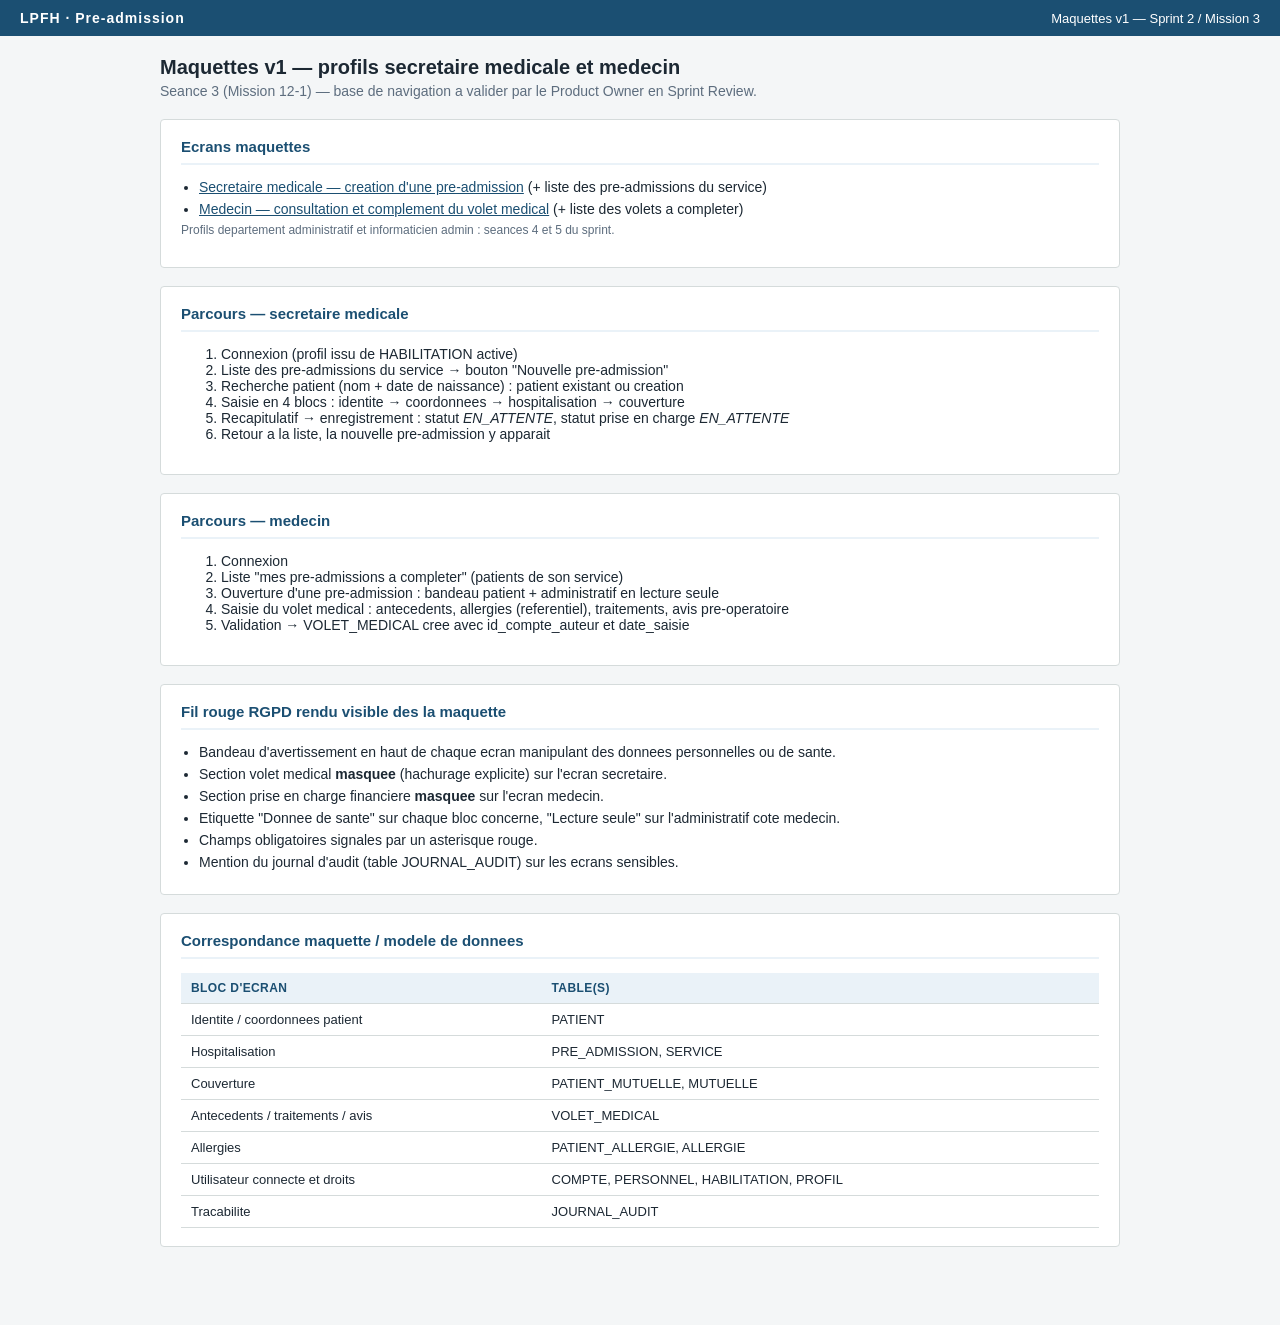
==== maquettes/index.html @ ea4f4552 "Ajout du projet : BDD, maquettes, pages de test" ====
<!DOCTYPE html>
<html lang="fr">
<head>
<meta charset="utf-8">
<title>Maquettes v1 - AP Pre-admission LPFH - Sprint 2</title>
<link rel="stylesheet" href="style.css">
</head>
<body>
<header class="app"><div class="logo">LPFH &middot; Pre-admission</div><div class="user">Maquettes v1 &mdash; Sprint 2 / Mission 3</div></header>
<main>
  <h1>Maquettes v1 &mdash; profils secretaire medicale et medecin</h1>
  <p class="sous-titre">Seance 3 (Mission 12-1) &mdash; base de navigation a valider par le Product Owner en Sprint Review.</p>

  <section class="carte">
    <h2>Ecrans maquettes</h2>
    <ul class="liste">
      <li><a href="secretaire-creation-preadmission.html">Secretaire medicale &mdash; creation d'une pre-admission</a> (+ liste des pre-admissions du service)</li>
      <li><a href="medecin-volet-medical.html">Medecin &mdash; consultation et complement du volet medical</a> (+ liste des volets a completer)</li>
    </ul>
    <p class="note">Profils departement administratif et informaticien admin : seances 4 et 5 du sprint.</p>
  </section>

  <section class="carte">
    <h2>Parcours &mdash; secretaire medicale</h2>
    <ol class="liste">
      <li>Connexion (profil issu de HABILITATION active)</li>
      <li>Liste des pre-admissions du service &rarr; bouton "Nouvelle pre-admission"</li>
      <li>Recherche patient (nom + date de naissance) : patient existant ou creation</li>
      <li>Saisie en 4 blocs : identite &rarr; coordonnees &rarr; hospitalisation &rarr; couverture</li>
      <li>Recapitulatif &rarr; enregistrement : statut <em>EN_ATTENTE</em>, statut prise en charge <em>EN_ATTENTE</em></li>
      <li>Retour a la liste, la nouvelle pre-admission y apparait</li>
    </ol>
  </section>

  <section class="carte">
    <h2>Parcours &mdash; medecin</h2>
    <ol class="liste">
      <li>Connexion</li>
      <li>Liste "mes pre-admissions a completer" (patients de son service)</li>
      <li>Ouverture d'une pre-admission : bandeau patient + administratif en lecture seule</li>
      <li>Saisie du volet medical : antecedents, allergies (referentiel), traitements, avis pre-operatoire</li>
      <li>Validation &rarr; VOLET_MEDICAL cree avec id_compte_auteur et date_saisie</li>
    </ol>
  </section>

  <section class="carte">
    <h2>Fil rouge RGPD rendu visible des la maquette</h2>
    <ul class="liste">
      <li>Bandeau d'avertissement en haut de chaque ecran manipulant des donnees personnelles ou de sante.</li>
      <li>Section volet medical <strong>masquee</strong> (hachurage explicite) sur l'ecran secretaire.</li>
      <li>Section prise en charge financiere <strong>masquee</strong> sur l'ecran medecin.</li>
      <li>Etiquette "Donnee de sante" sur chaque bloc concerne, "Lecture seule" sur l'administratif cote medecin.</li>
      <li>Champs obligatoires signales par un asterisque rouge.</li>
      <li>Mention du journal d'audit (table JOURNAL_AUDIT) sur les ecrans sensibles.</li>
    </ul>
  </section>

  <section class="carte">
    <h2>Correspondance maquette / modele de donnees</h2>
    <table>
      <tr><th>Bloc d'ecran</th><th>Table(s)</th></tr>
      <tr><td>Identite / coordonnees patient</td><td>PATIENT</td></tr>
      <tr><td>Hospitalisation</td><td>PRE_ADMISSION, SERVICE</td></tr>
      <tr><td>Couverture</td><td>PATIENT_MUTUELLE, MUTUELLE</td></tr>
      <tr><td>Antecedents / traitements / avis</td><td>VOLET_MEDICAL</td></tr>
      <tr><td>Allergies</td><td>PATIENT_ALLERGIE, ALLERGIE</td></tr>
      <tr><td>Utilisateur connecte et droits</td><td>COMPTE, PERSONNEL, HABILITATION, PROFIL</td></tr>
      <tr><td>Tracabilite</td><td>JOURNAL_AUDIT</td></tr>
    </table>
  </section>
</main>
</body>
</html>
---- maquettes/style.css ----
/* Maquettes v1 - AP Pre-admission LPFH - Sprint 2 / Mission 3 */
:root{
  --bleu:#1b4f72; --bleu-clair:#eaf2f8; --gris:#f4f6f7; --bord:#d5dbdb;
  --texte:#1c2833; --gris-txt:#5d6d7e; --rouge:#922b21; --vert:#1e8449; --orange:#b9770e;
}
*{box-sizing:border-box}
body{margin:0;font-family:Segoe UI,Arial,sans-serif;color:var(--texte);background:var(--gris);font-size:14px}
header.app{background:var(--bleu);color:#fff;padding:10px 20px;display:flex;justify-content:space-between;align-items:center}
header.app .logo{font-weight:bold;letter-spacing:1px}
header.app .user{font-size:13px}
nav.fil{background:#fff;border-bottom:1px solid var(--bord);padding:8px 20px;font-size:13px;color:var(--gris-txt)}
main{max-width:1000px;margin:20px auto;padding:0 20px 40px}
h1{font-size:20px;margin:0 0 4px}
.sous-titre{color:var(--gris-txt);margin:0 0 20px}
.carte{background:#fff;border:1px solid var(--bord);border-radius:4px;padding:18px 20px;margin-bottom:18px}
.carte h2{font-size:15px;margin:0 0 14px;padding-bottom:8px;border-bottom:2px solid var(--bleu-clair);color:var(--bleu)}
.grille{display:grid;grid-template-columns:1fr 1fr;gap:12px 18px}
.grille.trois{grid-template-columns:1fr 1fr 1fr}
.champ{display:flex;flex-direction:column}
.champ.large{grid-column:1/-1}
label{font-size:12px;color:var(--gris-txt);margin-bottom:4px}
label .obli{color:var(--rouge);font-weight:bold}
input,select,textarea{border:1px solid var(--bord);border-radius:3px;padding:7px 8px;font:inherit;background:#fff}
textarea{min-height:70px;resize:vertical}
input[readonly],textarea[readonly]{background:var(--gris);color:var(--gris-txt)}
.etapes{display:flex;gap:6px;margin-bottom:18px;flex-wrap:wrap}
.etape{flex:1;min-width:120px;background:#fff;border:1px solid var(--bord);border-radius:3px;padding:8px 10px;font-size:12px;color:var(--gris-txt);text-align:center}
.etape.active{background:var(--bleu);color:#fff;border-color:var(--bleu);font-weight:bold}
.etape.faite{background:var(--bleu-clair);color:var(--bleu);border-color:#aed6f1}
.actions{display:flex;gap:10px;justify-content:flex-end;margin-top:6px}
button{font:inherit;padding:8px 16px;border-radius:3px;border:1px solid var(--bleu);cursor:pointer}
.btn-primaire{background:var(--bleu);color:#fff}
.btn-secondaire{background:#fff;color:var(--bleu)}
.btn-danger{background:#fff;color:var(--rouge);border-color:var(--rouge)}
.rgpd{background:#fdf2e9;border-left:4px solid var(--orange);padding:10px 14px;font-size:12.5px;color:#7e5109;margin-bottom:18px;border-radius:0 3px 3px 0}
.rgpd strong{color:#7e5109}
.masque{background:repeating-linear-gradient(45deg,#eceff1,#eceff1 6px,#e0e4e6 6px,#e0e4e6 12px);border:1px dashed #b0b7bc;border-radius:3px;padding:14px;color:#7b8489;font-style:italic;font-size:12.5px;text-align:center}
.badge{display:inline-block;font-size:11px;padding:2px 8px;border-radius:10px;font-weight:bold;text-transform:uppercase;letter-spacing:.4px}
.badge.attente{background:#fdebd0;color:var(--orange)}
.badge.validee{background:#d5f5e3;color:var(--vert)}
.badge.sensible{background:#fadbd8;color:var(--rouge)}
table{width:100%;border-collapse:collapse;font-size:13px}
th,td{text-align:left;padding:8px 10px;border-bottom:1px solid var(--bord)}
th{background:var(--bleu-clair);color:var(--bleu);font-size:12px;text-transform:uppercase;letter-spacing:.4px}
.note{font-size:12px;color:var(--gris-txt);margin-top:6px}
.bandeau-patient{display:flex;gap:26px;flex-wrap:wrap;background:var(--bleu-clair);border:1px solid #aed6f1;border-radius:4px;padding:12px 16px;margin-bottom:18px}
.bandeau-patient div span{display:block;font-size:11px;color:var(--gris-txt);text-transform:uppercase;letter-spacing:.4px}
.bandeau-patient div strong{font-size:14px}
ul.liste{margin:0;padding-left:18px}
ul.liste li{margin-bottom:6px}
a{color:var(--bleu)}
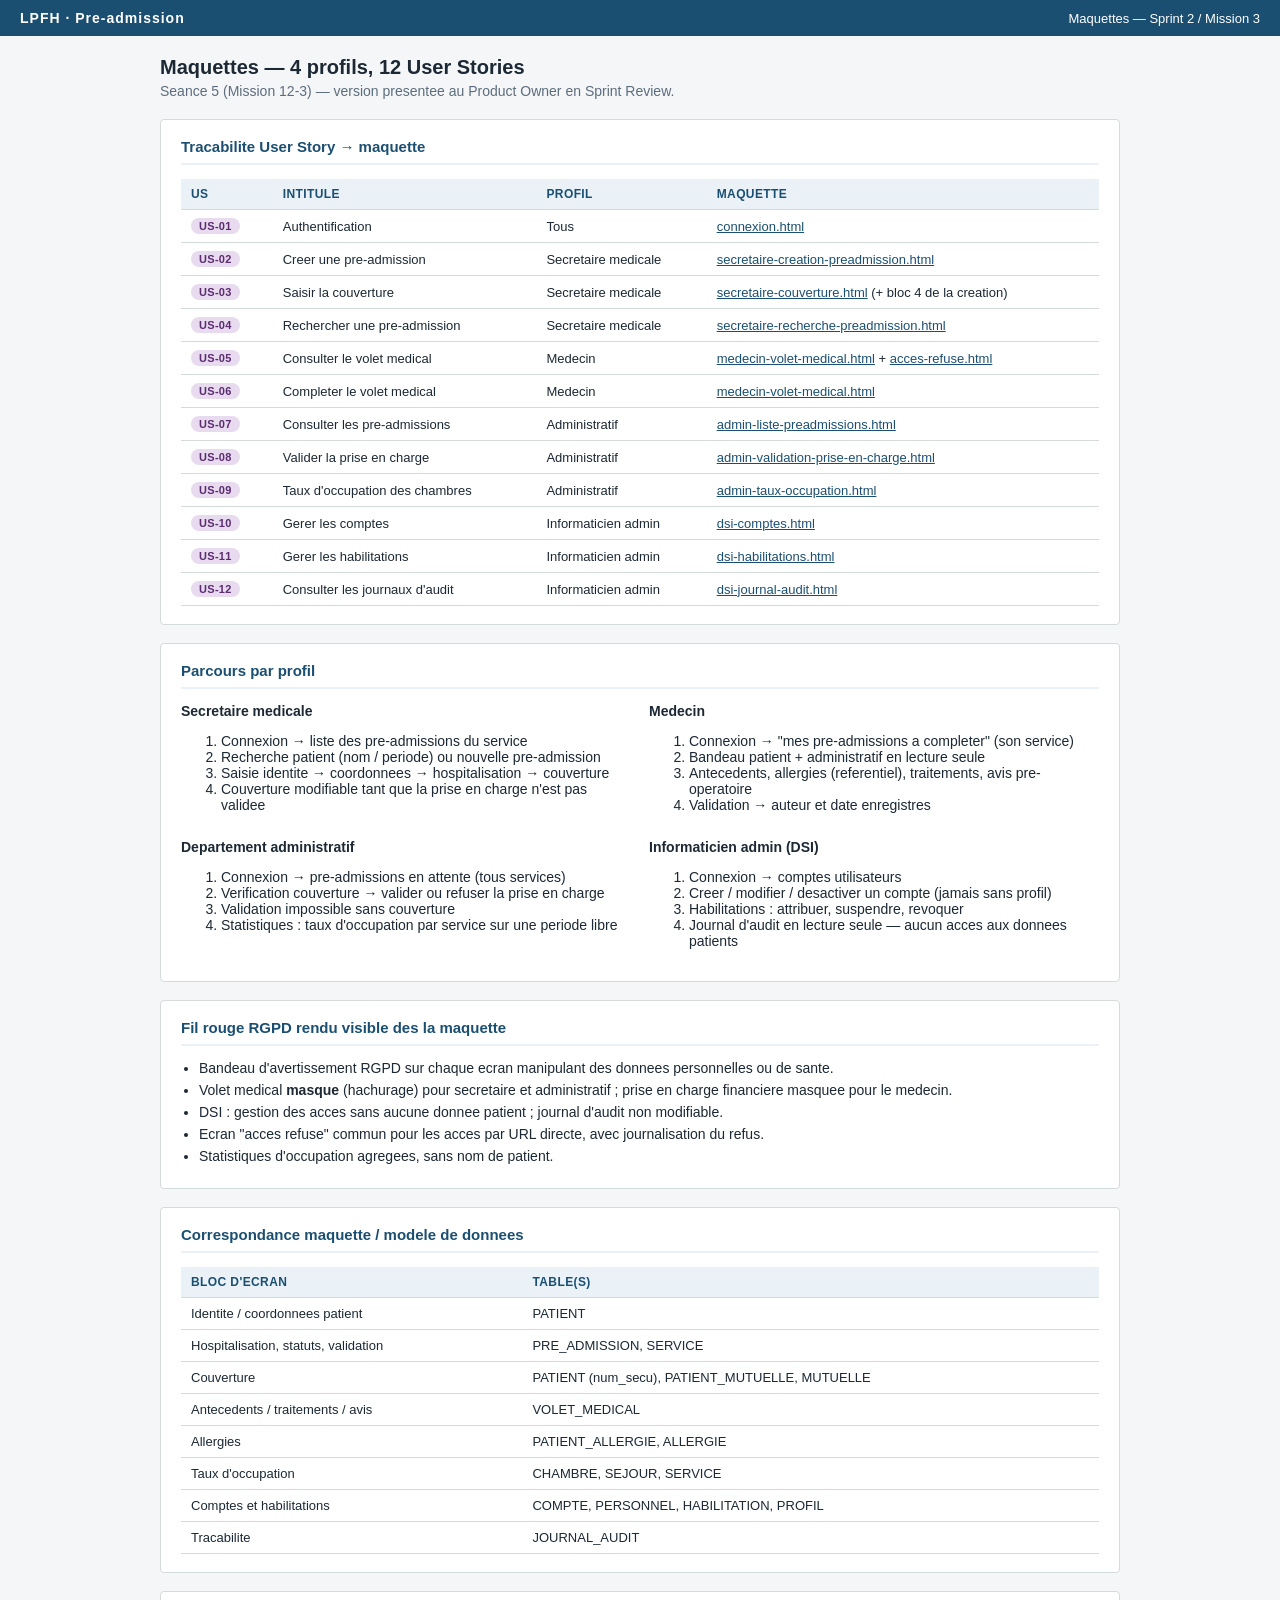
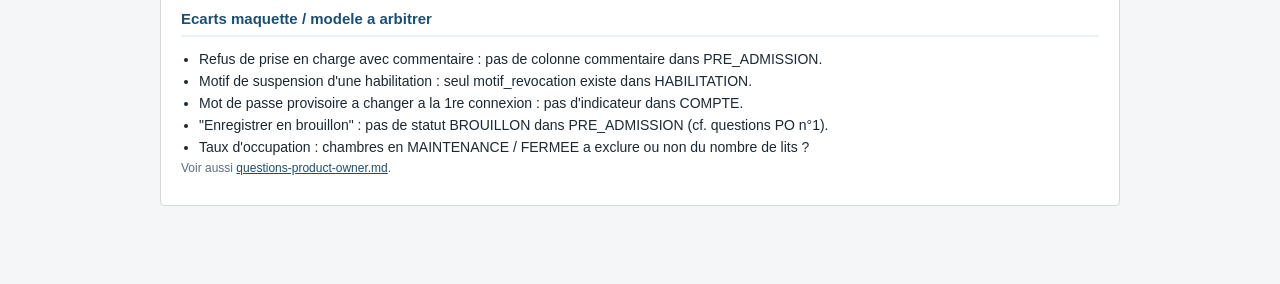
==== commit 0f3fe95d: "Sprint 2 : maquettes des 4 profils, captures de traçabilité, questions PO N1-N4 Co-Authored-By: Clau" ====
--- a/maquettes/index.html
+++ b/maquettes/index.html
@@ -2,56 +2,84 @@
 <html lang="fr">
 <head>
 <meta charset="utf-8">
-<title>Maquettes v1 - AP Pre-admission LPFH - Sprint 2</title>
+<title>Maquettes - AP Pre-admission LPFH - Sprint 2</title>
 <link rel="stylesheet" href="style.css">
 </head>
 <body>
-<header class="app"><div class="logo">LPFH &middot; Pre-admission</div><div class="user">Maquettes v1 &mdash; Sprint 2 / Mission 3</div></header>
+<header class="app"><div class="logo">LPFH &middot; Pre-admission</div><div class="user">Maquettes &mdash; Sprint 2 / Mission 3</div></header>
 <main>
-  <h1>Maquettes v1 &mdash; profils secretaire medicale et medecin</h1>
-  <p class="sous-titre">Seance 3 (Mission 12-1) &mdash; base de navigation a valider par le Product Owner en Sprint Review.</p>
+  <h1>Maquettes &mdash; 4 profils, 12 User Stories</h1>
+  <p class="sous-titre">Seance 5 (Mission 12-3) &mdash; version presentee au Product Owner en Sprint Review.</p>
 
   <section class="carte">
-    <h2>Ecrans maquettes</h2>
-    <ul class="liste">
-      <li><a href="secretaire-creation-preadmission.html">Secretaire medicale &mdash; creation d'une pre-admission</a> (+ liste des pre-admissions du service)</li>
-      <li><a href="medecin-volet-medical.html">Medecin &mdash; consultation et complement du volet medical</a> (+ liste des volets a completer)</li>
-    </ul>
-    <p class="note">Profils departement administratif et informaticien admin : seances 4 et 5 du sprint.</p>
+    <h2>Tracabilite User Story &rarr; maquette</h2>
+    <table>
+      <tr><th>US</th><th>Intitule</th><th>Profil</th><th>Maquette</th></tr>
+      <tr><td><span class="us">US-01</span></td><td>Authentification</td><td>Tous</td><td><a href="connexion.html">connexion.html</a></td></tr>
+      <tr><td><span class="us">US-02</span></td><td>Creer une pre-admission</td><td>Secretaire medicale</td><td><a href="secretaire-creation-preadmission.html">secretaire-creation-preadmission.html</a></td></tr>
+      <tr><td><span class="us">US-03</span></td><td>Saisir la couverture</td><td>Secretaire medicale</td><td><a href="secretaire-couverture.html">secretaire-couverture.html</a> (+ bloc 4 de la creation)</td></tr>
+      <tr><td><span class="us">US-04</span></td><td>Rechercher une pre-admission</td><td>Secretaire medicale</td><td><a href="secretaire-recherche-preadmission.html">secretaire-recherche-preadmission.html</a></td></tr>
+      <tr><td><span class="us">US-05</span></td><td>Consulter le volet medical</td><td>Medecin</td><td><a href="medecin-volet-medical.html">medecin-volet-medical.html</a> + <a href="acces-refuse.html">acces-refuse.html</a></td></tr>
+      <tr><td><span class="us">US-06</span></td><td>Completer le volet medical</td><td>Medecin</td><td><a href="medecin-volet-medical.html">medecin-volet-medical.html</a></td></tr>
+      <tr><td><span class="us">US-07</span></td><td>Consulter les pre-admissions</td><td>Administratif</td><td><a href="admin-liste-preadmissions.html">admin-liste-preadmissions.html</a></td></tr>
+      <tr><td><span class="us">US-08</span></td><td>Valider la prise en charge</td><td>Administratif</td><td><a href="admin-validation-prise-en-charge.html">admin-validation-prise-en-charge.html</a></td></tr>
+      <tr><td><span class="us">US-09</span></td><td>Taux d'occupation des chambres</td><td>Administratif</td><td><a href="admin-taux-occupation.html">admin-taux-occupation.html</a></td></tr>
+      <tr><td><span class="us">US-10</span></td><td>Gerer les comptes</td><td>Informaticien admin</td><td><a href="dsi-comptes.html">dsi-comptes.html</a></td></tr>
+      <tr><td><span class="us">US-11</span></td><td>Gerer les habilitations</td><td>Informaticien admin</td><td><a href="dsi-habilitations.html">dsi-habilitations.html</a></td></tr>
+      <tr><td><span class="us">US-12</span></td><td>Consulter les journaux d'audit</td><td>Informaticien admin</td><td><a href="dsi-journal-audit.html">dsi-journal-audit.html</a></td></tr>
+    </table>
   </section>
 
   <section class="carte">
-    <h2>Parcours &mdash; secretaire medicale</h2>
-    <ol class="liste">
-      <li>Connexion (profil issu de HABILITATION active)</li>
-      <li>Liste des pre-admissions du service &rarr; bouton "Nouvelle pre-admission"</li>
-      <li>Recherche patient (nom + date de naissance) : patient existant ou creation</li>
-      <li>Saisie en 4 blocs : identite &rarr; coordonnees &rarr; hospitalisation &rarr; couverture</li>
-      <li>Recapitulatif &rarr; enregistrement : statut <em>EN_ATTENTE</em>, statut prise en charge <em>EN_ATTENTE</em></li>
-      <li>Retour a la liste, la nouvelle pre-admission y apparait</li>
-    </ol>
-  </section>
-
-  <section class="carte">
-    <h2>Parcours &mdash; medecin</h2>
-    <ol class="liste">
-      <li>Connexion</li>
-      <li>Liste "mes pre-admissions a completer" (patients de son service)</li>
-      <li>Ouverture d'une pre-admission : bandeau patient + administratif en lecture seule</li>
-      <li>Saisie du volet medical : antecedents, allergies (referentiel), traitements, avis pre-operatoire</li>
-      <li>Validation &rarr; VOLET_MEDICAL cree avec id_compte_auteur et date_saisie</li>
-    </ol>
+    <h2>Parcours par profil</h2>
+    <div class="grille">
+      <div>
+        <strong>Secretaire medicale</strong>
+        <ol class="liste">
+          <li>Connexion &rarr; liste des pre-admissions du service</li>
+          <li>Recherche patient (nom / periode) ou nouvelle pre-admission</li>
+          <li>Saisie identite &rarr; coordonnees &rarr; hospitalisation &rarr; couverture</li>
+          <li>Couverture modifiable tant que la prise en charge n'est pas validee</li>
+        </ol>
+      </div>
+      <div>
+        <strong>Medecin</strong>
+        <ol class="liste">
+          <li>Connexion &rarr; "mes pre-admissions a completer" (son service)</li>
+          <li>Bandeau patient + administratif en lecture seule</li>
+          <li>Antecedents, allergies (referentiel), traitements, avis pre-operatoire</li>
+          <li>Validation &rarr; auteur et date enregistres</li>
+        </ol>
+      </div>
+      <div>
+        <strong>Departement administratif</strong>
+        <ol class="liste">
+          <li>Connexion &rarr; pre-admissions en attente (tous services)</li>
+          <li>Verification couverture &rarr; valider ou refuser la prise en charge</li>
+          <li>Validation impossible sans couverture</li>
+          <li>Statistiques : taux d'occupation par service sur une periode libre</li>
+        </ol>
+      </div>
+      <div>
+        <strong>Informaticien admin (DSI)</strong>
+        <ol class="liste">
+          <li>Connexion &rarr; comptes utilisateurs</li>
+          <li>Creer / modifier / desactiver un compte (jamais sans profil)</li>
+          <li>Habilitations : attribuer, suspendre, revoquer</li>
+          <li>Journal d'audit en lecture seule &mdash; aucun acces aux donnees patients</li>
+        </ol>
+      </div>
+    </div>
   </section>
 
   <section class="carte">
     <h2>Fil rouge RGPD rendu visible des la maquette</h2>
     <ul class="liste">
-      <li>Bandeau d'avertissement en haut de chaque ecran manipulant des donnees personnelles ou de sante.</li>
-      <li>Section volet medical <strong>masquee</strong> (hachurage explicite) sur l'ecran secretaire.</li>
-      <li>Section prise en charge financiere <strong>masquee</strong> sur l'ecran medecin.</li>
-      <li>Etiquette "Donnee de sante" sur chaque bloc concerne, "Lecture seule" sur l'administratif cote medecin.</li>
-      <li>Champs obligatoires signales par un asterisque rouge.</li>
-      <li>Mention du journal d'audit (table JOURNAL_AUDIT) sur les ecrans sensibles.</li>
+      <li>Bandeau d'avertissement RGPD sur chaque ecran manipulant des donnees personnelles ou de sante.</li>
+      <li>Volet medical <strong>masque</strong> (hachurage) pour secretaire et administratif ; prise en charge financiere masquee pour le medecin.</li>
+      <li>DSI : gestion des acces sans aucune donnee patient ; journal d'audit non modifiable.</li>
+      <li>Ecran "acces refuse" commun pour les acces par URL directe, avec journalisation du refus.</li>
+      <li>Statistiques d'occupation agregees, sans nom de patient.</li>
     </ul>
   </section>
 
@@ -60,13 +88,26 @@
     <table>
       <tr><th>Bloc d'ecran</th><th>Table(s)</th></tr>
       <tr><td>Identite / coordonnees patient</td><td>PATIENT</td></tr>
-      <tr><td>Hospitalisation</td><td>PRE_ADMISSION, SERVICE</td></tr>
-      <tr><td>Couverture</td><td>PATIENT_MUTUELLE, MUTUELLE</td></tr>
+      <tr><td>Hospitalisation, statuts, validation</td><td>PRE_ADMISSION, SERVICE</td></tr>
+      <tr><td>Couverture</td><td>PATIENT (num_secu), PATIENT_MUTUELLE, MUTUELLE</td></tr>
       <tr><td>Antecedents / traitements / avis</td><td>VOLET_MEDICAL</td></tr>
       <tr><td>Allergies</td><td>PATIENT_ALLERGIE, ALLERGIE</td></tr>
-      <tr><td>Utilisateur connecte et droits</td><td>COMPTE, PERSONNEL, HABILITATION, PROFIL</td></tr>
+      <tr><td>Taux d'occupation</td><td>CHAMBRE, SEJOUR, SERVICE</td></tr>
+      <tr><td>Comptes et habilitations</td><td>COMPTE, PERSONNEL, HABILITATION, PROFIL</td></tr>
       <tr><td>Tracabilite</td><td>JOURNAL_AUDIT</td></tr>
     </table>
+  </section>
+
+  <section class="carte">
+    <h2>Ecarts maquette / modele a arbitrer</h2>
+    <ul class="liste">
+      <li>Refus de prise en charge avec commentaire : pas de colonne commentaire dans PRE_ADMISSION.</li>
+      <li>Motif de suspension d'une habilitation : seul motif_revocation existe dans HABILITATION.</li>
+      <li>Mot de passe provisoire a changer a la 1re connexion : pas d'indicateur dans COMPTE.</li>
+      <li>"Enregistrer en brouillon" : pas de statut BROUILLON dans PRE_ADMISSION (cf. questions PO n&deg;1).</li>
+      <li>Taux d'occupation : chambres en MAINTENANCE / FERMEE a exclure ou non du nombre de lits ?</li>
+    </ul>
+    <p class="note">Voir aussi <a href="questions-product-owner.md">questions-product-owner.md</a>.</p>
   </section>
 </main>
 </body>
--- a/maquettes/style.css
+++ b/maquettes/style.css
@@ -49,3 +49,37 @@
 ul.liste{margin:0;padding-left:18px}
 ul.liste li{margin-bottom:6px}
 a{color:var(--bleu)}
+
+/* --- Ajouts seance 5 (profils administratif / DSI, connexion, recherche) --- */
+.us{display:inline-block;background:#e8daef;color:#5b2c6f;font-size:11px;font-weight:bold;padding:2px 8px;border-radius:10px;margin-right:4px;letter-spacing:.3px}
+.badge.refusee{background:#fadbd8;color:var(--rouge)}
+.badge.inactif{background:#e5e8e8;color:var(--gris-txt)}
+.badge.info{background:var(--bleu-clair);color:var(--bleu)}
+.alerte{border-left:4px solid;padding:10px 14px;border-radius:0 3px 3px 0;margin-bottom:14px;font-size:13px}
+.alerte.erreur{background:#fdedec;border-color:var(--rouge);color:var(--rouge)}
+.alerte.succes{background:#e9f7ef;border-color:var(--vert);color:#145a32}
+.alerte.info{background:var(--bleu-clair);border-color:var(--bleu);color:var(--bleu)}
+.btn-petit{padding:4px 10px;font-size:12px}
+button[disabled]{opacity:.45;cursor:not-allowed}
+.filtres{display:flex;gap:12px;align-items:flex-end;flex-wrap:wrap}
+.filtres .champ{min-width:150px}
+.kpi{display:grid;grid-template-columns:repeat(4,1fr);gap:12px;margin-bottom:18px}
+.kpi div{background:#fff;border:1px solid var(--bord);border-radius:4px;padding:12px 14px}
+.kpi span{display:block;font-size:11px;color:var(--gris-txt);text-transform:uppercase;letter-spacing:.4px}
+.kpi strong{font-size:22px;color:var(--bleu)}
+.barre{background:#eaeded;border-radius:3px;height:14px;min-width:140px}
+.barre span{display:block;height:100%;border-radius:3px;background:var(--bleu)}
+.barre span.haut{background:var(--rouge)}
+.barre span.bas{background:#7fb3d5}
+.login{max-width:400px;margin:50px auto 0}
+.login .logo-login{text-align:center;color:var(--bleu);font-weight:bold;font-size:18px;letter-spacing:1px;margin-bottom:4px}
+.login .champ{margin-bottom:12px}
+.login button{width:100%}
+.etats{display:grid;grid-template-columns:repeat(3,1fr);gap:14px}
+.etats .carte{margin:0}
+.modale{border:2px solid var(--bleu);box-shadow:0 8px 24px rgba(27,79,114,.18)}
+.modale h2{border-bottom-color:var(--bleu)}
+.cadenas{font-size:40px;text-align:center;color:var(--rouge);margin-bottom:6px}
+tr.revoquee td{color:#99a3a4;text-decoration:line-through}
+tr.revoquee td:last-child,tr.revoquee td .badge{text-decoration:none}
+td:last-child{white-space:nowrap}
